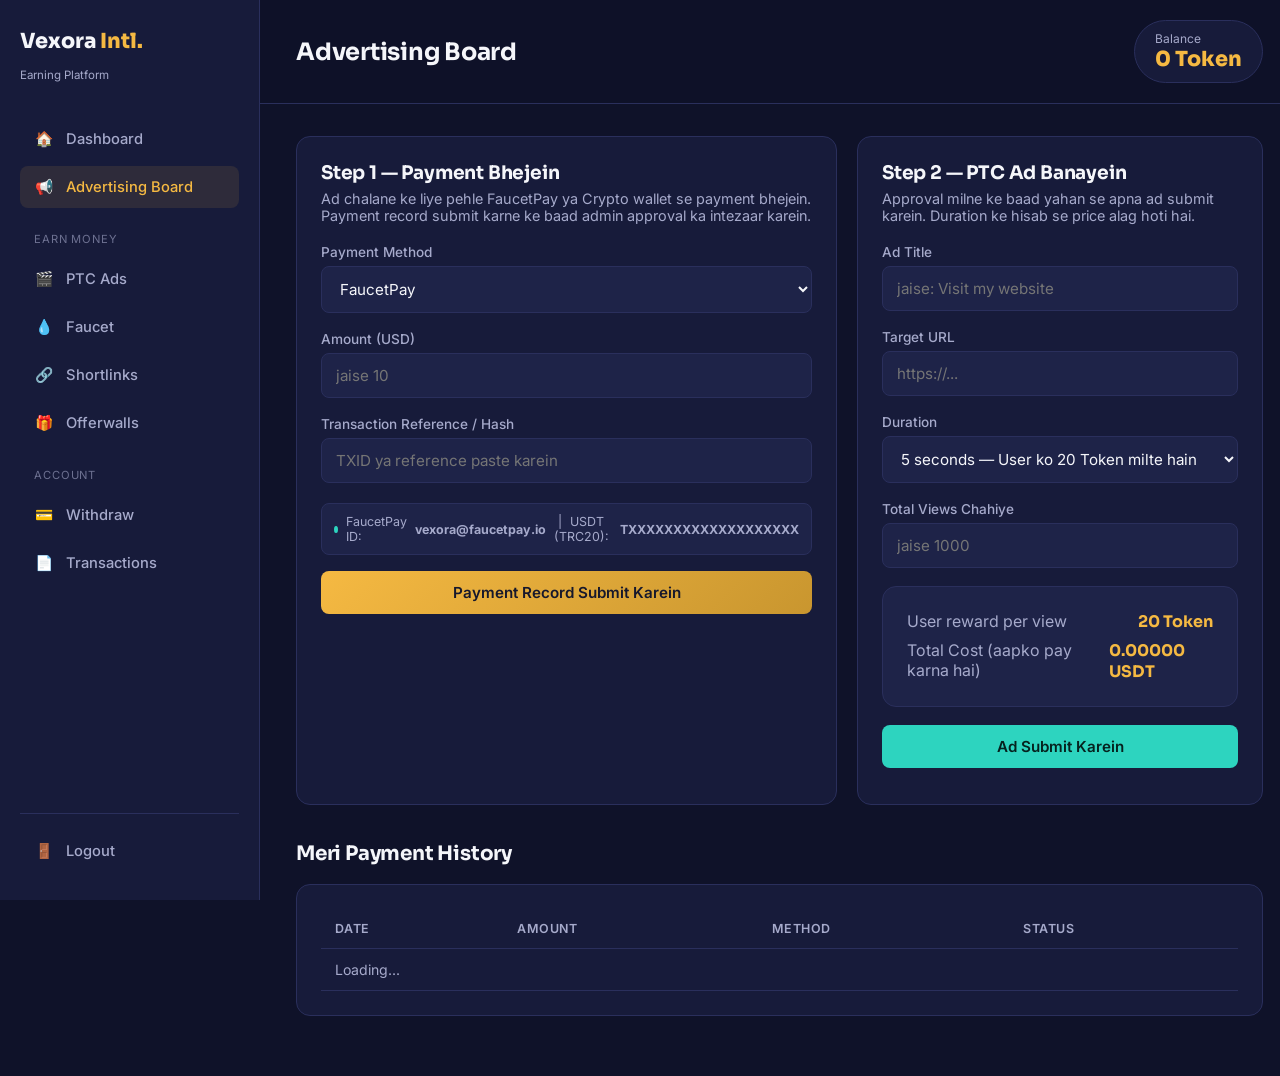
==== advertising.html @ ef64fba8 "Vexora-international" ====
<!DOCTYPE html>
<html lang="ur">
<head>
<meta charset="UTF-8">
<meta name="viewport" content="width=device-width, initial-scale=1.0">
<title>Advertising Board — Vexora International</title>
<link rel="stylesheet" href="style.css">
</head>
<body>

<div class="app-shell">

  <aside class="sidebar">
    <div class="logo">Vexora <span>Intl.</span></div>
    <div class="tagline">Earning Platform</div>

    <a class="nav-item" href="dashboard.html"><span class="icon">🏠</span><span class="label">Dashboard</span></a>
    <a class="nav-item active" href="advertising.html"><span class="icon">📢</span><span class="label">Advertising Board</span></a>

    <div class="nav-group-label">Earn Money</div>
    <a class="nav-item" href="earn-ptc.html"><span class="icon">🎬</span><span class="label">PTC Ads</span></a>
    <a class="nav-item" href="earn-faucet.html"><span class="icon">💧</span><span class="label">Faucet</span></a>
    <a class="nav-item" href="earn-shortlinks.html"><span class="icon">🔗</span><span class="label">Shortlinks</span></a>
    <a class="nav-item" href="earn-offerwalls.html"><span class="icon">🎁</span><span class="label">Offerwalls</span></a>

    <div class="nav-group-label">Account</div>
    <a class="nav-item" href="withdraw.html"><span class="icon">💳</span><span class="label">Withdraw</span></a>
    <a class="nav-item" href="transactions.html"><span class="icon">📄</span><span class="label">Transactions</span></a>

    <div class="sidebar-footer">
      <a class="nav-item" href="#" onclick="clearSession(); window.location.href='index.html';">
        <span class="icon">🚪</span><span class="label">Logout</span>
      </a>
    </div>
  </aside>

  <div>
    <div class="topbar">
      <h2>Advertising Board</h2>
      <div style="display:flex; align-items:center; gap:20px;">
        <div class="balance-pill">
          <div>
            <div class="label">Balance</div>
            <div class="amount" id="balance-amount">0 Token</div>
          </div>
        </div>
      </div>
    </div>

    <div class="main-content">

      <div class="grid grid-2">

        <!-- STEP 1: PAYMENT -->
        <div class="card">
          <h3 style="margin-bottom:6px;">Step 1 — Payment Bhejein</h3>
          <p style="color:var(--text-dim); font-size:0.9rem; margin-bottom:20px;">
            Ad chalane ke liye pehle FaucetPay ya Crypto wallet se payment bhejein.
            Payment record submit karne ke baad admin approval ka intezaar karein.
          </p>

          <div class="field">
            <label>Payment Method</label>
            <select id="pay-method">
              <option value="faucetpay">FaucetPay</option>
              <option value="crypto">Crypto Wallet</option>
            </select>
          </div>

          <div class="field">
            <label>Amount (USD)</label>
            <input type="number" id="pay-amount" placeholder="jaise 10">
          </div>

          <div class="field">
            <label>Transaction Reference / Hash</label>
            <input type="text" id="pay-reference" placeholder="TXID ya reference paste karein">
          </div>

          <div class="ip-note" style="margin-bottom:16px;">
            <span class="dot"></span>
            FaucetPay ID: <b>vexora@faucetpay.io</b> &nbsp;|&nbsp; USDT (TRC20): <b>TXXXXXXXXXXXXXXXXXXX</b>
          </div>

          <button class="btn btn-gold btn-block" onclick="submitPayment()">Payment Record Submit Karein</button>
          <div id="payment-msg" style="margin-top:12px; font-size:0.85rem;"></div>
        </div>

        <!-- STEP 2: CREATE AD -->
        <div class="card">
          <h3 style="margin-bottom:6px;">Step 2 — PTC Ad Banayein</h3>
          <p style="color:var(--text-dim); font-size:0.9rem; margin-bottom:20px;">
            Approval milne ke baad yahan se apna ad submit karein. Duration ke hisab se price alag hoti hai.
          </p>

          <div class="field">
            <label>Ad Title</label>
            <input type="text" id="ad-title" placeholder="jaise: Visit my website">
          </div>

          <div class="field">
            <label>Target URL</label>
            <input type="text" id="ad-url" placeholder="https://...">
          </div>

          <div class="field">
            <label>Duration</label>
            <select id="ad-duration" onchange="updatePrice()">
              <option value="5">5 seconds — User ko 20 Token milte hain</option>
              <option value="10">10 seconds — User ko 30 Token milte hain</option>
              <option value="30">30 seconds — User ko 50 Token milte hain</option>
              <option value="60">60 seconds — User ko 75 Token milte hain</option>
            </select>
          </div>

          <div class="field">
            <label>Total Views Chahiye</label>
            <input type="number" id="ad-views" placeholder="jaise 1000" oninput="updatePrice()">
          </div>

          <div class="card" style="background:var(--surface-2); margin-bottom:18px;">
            <div style="display:flex; justify-content:space-between;">
              <span style="color:var(--text-dim);">User reward per view</span>
              <span id="price-per-view" class="price-tag">20 Token</span>
            </div>
            <div style="display:flex; justify-content:space-between; margin-top:8px;">
              <span style="color:var(--text-dim);">Total Cost (aapko pay karna hai)</span>
              <span id="total-cost" class="price-tag">0.00000 USDT</span>
            </div>
          </div>

          <button class="btn btn-teal btn-block" onclick="submitAd()">Ad Submit Karein</button>
          <div id="ad-msg" style="margin-top:12px; font-size:0.85rem;"></div>
        </div>

      </div>

      <div class="section-head">
        <h2>Meri Payment History</h2>
      </div>
      <div class="card">
        <table>
          <thead><tr><th>Date</th><th>Amount</th><th>Method</th><th>Status</th></tr></thead>
          <tbody id="payment-history">
            <tr><td colspan="4" style="color:var(--text-dim);">Loading...</td></tr>
          </tbody>
        </table>
      </div>

    </div>
  </div>

</div>

<script src="config.js"></script>
<script>
  const user = requireLogin();
  // Duration -> user ko milne wale fixed tokens (backend ke Code.gs se match)
  const rewardTokenMap = { "5": 20, "10": 30, "30": 50, "60": 75 };
  // Advertiser ki cost = user reward tokens ko USDT mein convert karke,
  // platform margin (30%) add kar dena — yani advertiser thora zyada pay karta hai
  // taake platform ka margin bhi nikal sake.
  const PLATFORM_MARGIN = 1.3;

  if (user) {
    apiGet('getUser', { email: user.email }).then(res => {
      if (res.success) {
        document.getElementById('balance-amount').innerText = formatTokens(res.user.Balance || 0);
      }
    });
    loadPaymentHistory();
  }

  function updatePrice() {
    const duration = document.getElementById('ad-duration').value;
    const views = Number(document.getElementById('ad-views').value || 0);
    const rewardTokens = rewardTokenMap[duration];
    const costPerViewUSDT = tokensToUSDT(rewardTokens) * PLATFORM_MARGIN;
    document.getElementById('price-per-view').innerText = formatTokens(rewardTokens);
    document.getElementById('total-cost').innerText = (costPerViewUSDT * views).toFixed(5) + ' USDT';
  }

  async function submitPayment() {
    const amount = document.getElementById('pay-amount').value;
    const method = document.getElementById('pay-method').value;
    const reference = document.getElementById('pay-reference').value;
    const msg = document.getElementById('payment-msg');

    if (!amount || !reference) {
      msg.style.color = 'var(--danger)';
      msg.innerText = 'Amount aur reference dono zaroori hain.';
      return;
    }

    msg.style.color = 'var(--text-dim)';
    msg.innerText = 'Submit ho raha hai...';

    const res = await apiPost('depositFunds', { userId: user.userId, amount, method, reference });
    if (res.success) {
      msg.style.color = 'var(--success)';
      msg.innerText = res.message;
      loadPaymentHistory();
    } else {
      msg.style.color = 'var(--danger)';
      msg.innerText = res.error || 'Kuch masla hua.';
    }
  }

  async function submitAd() {
    const title = document.getElementById('ad-title').value;
    const targetUrl = document.getElementById('ad-url').value;
    const duration = document.getElementById('ad-duration').value;
    const totalViews = document.getElementById('ad-views').value;
    const msg = document.getElementById('ad-msg');

    if (!title || !targetUrl || !totalViews) {
      msg.style.color = 'var(--danger)';
      msg.innerText = 'Sab fields bharein.';
      return;
    }

    msg.style.color = 'var(--text-dim)';
    msg.innerText = 'Submit ho raha hai...';

    const res = await apiPost('submitAd', {
      userId: user.userId,
      email: user.email,
      title, targetUrl, duration,
      pricePerView: rewardTokenMap[duration],
      totalViews
    });

    if (res.success) {
      msg.style.color = 'var(--success)';
      msg.innerText = res.message;
    } else {
      msg.style.color = 'var(--danger)';
      msg.innerText = res.error;
    }
  }

  async function loadPaymentHistory() {
    const res = await apiGet('getTransactions', { userId: user.userId });
    const tbody = document.getElementById('payment-history');
    if (res.success && res.transactions.filter(t => t.Type === 'deposit').length) {
      tbody.innerHTML = res.transactions.filter(t => t.Type === 'deposit').map(t => `
        <tr>
          <td>${new Date(t.Timestamp).toLocaleDateString()}</td>
          <td>${Number(t.Amount).toFixed(5)} USDT</td>
          <td>${t.Method}</td>
          <td><span class="status-pill status-${t.Status.toLowerCase()}">${t.Status}</span></td>
        </tr>
      `).join('');
    } else {
      tbody.innerHTML = '<tr><td colspan="4" style="color:var(--text-dim);">Abhi tak koi payment nahi.</td></tr>';
    }
  }

  updatePrice();
</script>

</body>
</html>
---- style.css ----
/* ==============================================================
   VEXORA INTERNATIONAL — Global Styles
   Palette: deep indigo-navy base, gold accent (earning cue),
   teal for live/active states.
   ============================================================== */

@import url('https://fonts.googleapis.com/css2?family=Sora:wght@600;700;800&family=Inter:wght@400;500;600;700&display=swap');

:root {
  --bg: #0F1229;
  --surface: #171B3A;
  --surface-2: #1E2348;
  --border: #2A2F5C;
  --text: #F5F6FA;
  --text-dim: #A6AACB;
  --gold: #F5B942;
  --gold-dim: #C9962F;
  --teal: #2DD4BF;
  --success: #4ADE80;
  --danger: #F87171;
  --radius-sm: 8px;
  --radius-md: 14px;
  --radius-lg: 20px;
}

* { box-sizing: border-box; margin: 0; padding: 0; }

html, body {
  background: var(--bg);
  color: var(--text);
  font-family: 'Inter', sans-serif;
  min-height: 100vh;
}

h1, h2, h3, h4 {
  font-family: 'Sora', sans-serif;
  font-weight: 700;
  letter-spacing: -0.01em;
}

a { color: inherit; text-decoration: none; }
button { font-family: inherit; cursor: pointer; border: none; }
img { max-width: 100%; display: block; }

/* ---------- Buttons ---------- */
.btn {
  display: inline-flex;
  align-items: center;
  justify-content: center;
  gap: 8px;
  padding: 12px 22px;
  border-radius: var(--radius-sm);
  font-weight: 600;
  font-size: 0.95rem;
  transition: transform 0.15s ease, box-shadow 0.15s ease;
}
.btn:active { transform: scale(0.97); }

.btn-gold {
  background: linear-gradient(135deg, var(--gold), var(--gold-dim));
  color: #16182C;
}
.btn-gold:hover { box-shadow: 0 6px 20px rgba(245, 185, 66, 0.35); }

.btn-outline {
  background: transparent;
  border: 1.5px solid var(--border);
  color: var(--text);
}
.btn-outline:hover { border-color: var(--teal); }

.btn-teal {
  background: var(--teal);
  color: #06231F;
}

.btn-danger {
  background: rgba(248, 113, 113, 0.15);
  color: var(--danger);
  border: 1px solid rgba(248, 113, 113, 0.3);
}

.btn-block { width: 100%; }

/* ---------- Layout: App Shell (dashboard pages) ---------- */
.app-shell {
  display: grid;
  grid-template-columns: 260px 1fr;
  min-height: 100vh;
}

.sidebar {
  background: var(--surface);
  border-right: 1px solid var(--border);
  padding: 28px 20px;
  display: flex;
  flex-direction: column;
  gap: 6px;
  position: sticky;
  top: 0;
  height: 100vh;
}

.sidebar .logo {
  font-family: 'Sora', sans-serif;
  font-size: 1.3rem;
  font-weight: 800;
  margin-bottom: 8px;
  display: flex;
  align-items: baseline;
  gap: 4px;
}
.sidebar .logo span { color: var(--gold); }
.sidebar .tagline {
  font-size: 0.72rem;
  color: var(--text-dim);
  margin-bottom: 30px;
}

.nav-item {
  display: flex;
  align-items: center;
  gap: 12px;
  padding: 12px 14px;
  border-radius: var(--radius-sm);
  color: var(--text-dim);
  font-weight: 500;
  font-size: 0.92rem;
  transition: background 0.15s ease, color 0.15s ease;
}
.nav-item:hover { background: var(--surface-2); color: var(--text); }
.nav-item.active {
  background: rgba(245, 185, 66, 0.1);
  color: var(--gold);
}
.nav-item .icon { width: 20px; text-align: center; }

.nav-group-label {
  font-size: 0.7rem;
  text-transform: uppercase;
  letter-spacing: 0.08em;
  color: var(--text-dim);
  opacity: 0.6;
  margin: 18px 0 6px 14px;
}

.sidebar-footer {
  margin-top: auto;
  padding-top: 16px;
  border-top: 1px solid var(--border);
}

/* ---------- Topbar ---------- */
.topbar {
  display: flex;
  align-items: center;
  justify-content: space-between;
  padding: 20px 36px;
  border-bottom: 1px solid var(--border);
  background: rgba(15, 18, 41, 0.7);
  backdrop-filter: blur(8px);
  position: sticky;
  top: 0;
  z-index: 10;
}

.balance-pill {
  display: flex;
  align-items: center;
  gap: 14px;
  background: var(--surface);
  border: 1px solid var(--border);
  padding: 10px 20px;
  border-radius: 999px;
}
.balance-pill .amount {
  font-family: 'Sora', sans-serif;
  font-size: 1.3rem;
  font-weight: 800;
  color: var(--gold);
}
.balance-pill .label {
  font-size: 0.75rem;
  color: var(--text-dim);
}

.user-chip {
  display: flex;
  align-items: center;
  gap: 10px;
}
.user-chip img {
  width: 38px;
  height: 38px;
  border-radius: 50%;
  border: 2px solid var(--gold);
}

.main-content {
  padding: 32px 36px 60px;
}

/* ---------- Cards ---------- */
.card {
  background: var(--surface);
  border: 1px solid var(--border);
  border-radius: var(--radius-md);
  padding: 24px;
}

.stat-card {
  background: var(--surface);
  border: 1px solid var(--border);
  border-radius: var(--radius-md);
  padding: 22px;
  display: flex;
  flex-direction: column;
  gap: 6px;
}
.stat-card .stat-value {
  font-family: 'Sora', sans-serif;
  font-size: 1.8rem;
  font-weight: 800;
}
.stat-card .stat-label {
  font-size: 0.82rem;
  color: var(--text-dim);
}
.stat-card.accent .stat-value { color: var(--gold); }
.stat-card.teal .stat-value { color: var(--teal); }

.grid {
  display: grid;
  gap: 20px;
}
.grid-4 { grid-template-columns: repeat(4, 1fr); }
.grid-3 { grid-template-columns: repeat(3, 1fr); }
.grid-2 { grid-template-columns: repeat(2, 1fr); }

/* ---------- Section heading ---------- */
.section-head {
  display: flex;
  align-items: center;
  justify-content: space-between;
  margin: 36px 0 18px;
}
.section-head h2 { font-size: 1.25rem; }

/* ---------- PTC Ad Card ---------- */
.ad-card {
  background: var(--surface);
  border: 1px solid var(--border);
  border-radius: var(--radius-md);
  padding: 20px;
  display: flex;
  flex-direction: column;
  gap: 14px;
  transition: border-color 0.15s ease;
}
.ad-card:hover { border-color: var(--gold-dim); }

.ad-card-top {
  display: flex;
  align-items: center;
  justify-content: space-between;
}
.duration-tag {
  background: var(--surface-2);
  color: var(--teal);
  font-size: 0.75rem;
  font-weight: 600;
  padding: 4px 10px;
  border-radius: 999px;
}
.price-tag {
  color: var(--gold);
  font-weight: 700;
  font-family: 'Sora', sans-serif;
}

.timer-ring {
  width: 90px;
  height: 90px;
  margin: 6px auto;
  position: relative;
}
.timer-ring svg { transform: rotate(-90deg); }
.timer-ring circle {
  fill: none;
  stroke-width: 6;
}
.timer-ring .bg { stroke: var(--surface-2); }
.timer-ring .progress {
  stroke: var(--gold);
  stroke-linecap: round;
  transition: stroke-dashoffset 1s linear;
}
.timer-ring .time-left {
  position: absolute;
  inset: 0;
  display: flex;
  align-items: center;
  justify-content: center;
  font-family: 'Sora', sans-serif;
  font-weight: 700;
  font-size: 1.1rem;
}

/* ---------- Earn Method Tiles ---------- */
.earn-tile {
  background: var(--surface);
  border: 1px solid var(--border);
  border-radius: var(--radius-md);
  padding: 26px;
  display: flex;
  flex-direction: column;
  gap: 12px;
}
.earn-tile .tile-icon {
  width: 46px;
  height: 46px;
  border-radius: var(--radius-sm);
  display: flex;
  align-items: center;
  justify-content: center;
  font-size: 1.3rem;
  background: rgba(245, 185, 66, 0.12);
  color: var(--gold);
}
.earn-tile h3 { font-size: 1.05rem; }
.earn-tile p { color: var(--text-dim); font-size: 0.88rem; line-height: 1.5; }

/* ---------- Forms ---------- */
.field { display: flex; flex-direction: column; gap: 6px; margin-bottom: 18px; }
.field label { font-size: 0.85rem; color: var(--text-dim); font-weight: 500; }
.field input, .field select, .field textarea {
  background: var(--surface-2);
  border: 1px solid var(--border);
  border-radius: var(--radius-sm);
  padding: 12px 14px;
  color: var(--text);
  font-size: 0.95rem;
  font-family: inherit;
}
.field input:focus, .field select:focus, .field textarea:focus {
  outline: none;
  border-color: var(--gold-dim);
}

/* ---------- Table ---------- */
table { width: 100%; border-collapse: collapse; }
th, td {
  text-align: left;
  padding: 12px 14px;
  border-bottom: 1px solid var(--border);
  font-size: 0.88rem;
}
th { color: var(--text-dim); font-weight: 600; font-size: 0.78rem; text-transform: uppercase; letter-spacing: 0.04em; }

.status-pill {
  padding: 3px 10px;
  border-radius: 999px;
  font-size: 0.75rem;
  font-weight: 600;
  display: inline-block;
}
.status-pending { background: rgba(245, 185, 66, 0.15); color: var(--gold); }
.status-approved { background: rgba(74, 222, 128, 0.15); color: var(--success); }
.status-rejected { background: rgba(248, 113, 113, 0.15); color: var(--danger); }

/* ---------- Login Page ---------- */
.login-page {
  min-height: 100vh;
  display: grid;
  grid-template-columns: 1.1fr 1fr;
}
.login-hero {
  background:
    radial-gradient(circle at 20% 20%, rgba(245, 185, 66, 0.12), transparent 45%),
    radial-gradient(circle at 80% 80%, rgba(45, 212, 191, 0.12), transparent 45%),
    var(--surface);
  padding: 60px;
  display: flex;
  flex-direction: column;
  justify-content: center;
  border-right: 1px solid var(--border);
}
.login-hero .logo-big {
  font-family: 'Sora', sans-serif;
  font-size: 2.4rem;
  font-weight: 800;
  margin-bottom: 16px;
}
.login-hero .logo-big span { color: var(--gold); }
.login-hero p { color: var(--text-dim); max-width: 420px; line-height: 1.6; font-size: 1.02rem; }

.login-stats { display: flex; gap: 36px; margin-top: 44px; }
.login-stats .item .num { font-family: 'Sora', sans-serif; font-size: 1.6rem; font-weight: 800; color: var(--teal); }
.login-stats .item .lab { font-size: 0.8rem; color: var(--text-dim); }

.login-form-wrap {
  display: flex;
  align-items: center;
  justify-content: center;
  padding: 60px;
}
.login-box { width: 100%; max-width: 380px; }
.login-box h2 { font-size: 1.5rem; margin-bottom: 8px; }
.login-box .sub { color: var(--text-dim); font-size: 0.9rem; margin-bottom: 32px; }

.google-btn {
  width: 100%;
  display: flex;
  align-items: center;
  justify-content: center;
  gap: 12px;
  background: #fff;
  color: #1F1F1F;
  padding: 13px 20px;
  border-radius: var(--radius-sm);
  font-weight: 600;
  font-size: 0.95rem;
}

.ip-note {
  margin-top: 20px;
  font-size: 0.78rem;
  color: var(--text-dim);
  display: flex;
  align-items: center;
  gap: 8px;
  padding: 10px 12px;
  background: var(--surface-2);
  border-radius: var(--radius-sm);
  border: 1px solid var(--border);
}
.ip-note .dot { width: 7px; height: 7px; border-radius: 50%; background: var(--teal); }

/* ---------- Responsive ---------- */
@media (max-width: 980px) {
  .app-shell { grid-template-columns: 1fr; }
  .sidebar { position: static; height: auto; flex-direction: row; overflow-x: auto; }
  .sidebar .logo, .sidebar .tagline, .nav-group-label, .sidebar-footer { display: none; }
  .nav-item span.label { display: none; }
  .grid-4, .grid-3, .grid-2 { grid-template-columns: 1fr; }
  .login-page { grid-template-columns: 1fr; }
  .login-hero { display: none; }
  .topbar { padding: 16px 20px; }
  .main-content { padding: 20px; }
}

/* Reduced motion respect */
@media (prefers-reduced-motion: reduce) {
  * { transition: none !important; animation: none !important; }
}
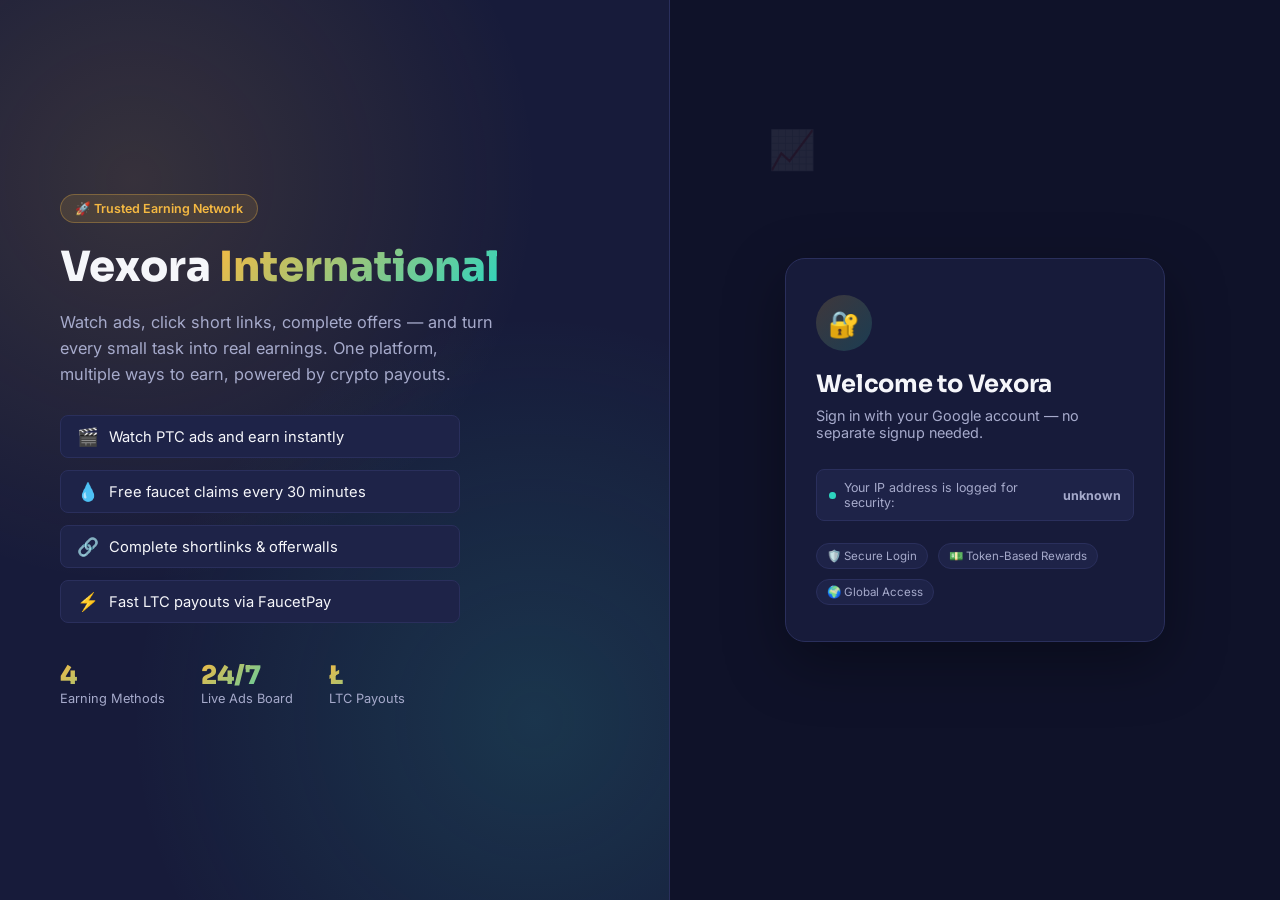
==== commit ee3eb073: "Vexorainternational" ====
--- a/advertising.html
+++ b/advertising.html
@@ -1,5 +1,5 @@
 <!DOCTYPE html>
-<html lang="ur">
+<html lang="en">
 <head>
 <meta charset="UTF-8">
 <meta name="viewport" content="width=device-width, initial-scale=1.0">
@@ -10,7 +10,10 @@
 
 <div class="app-shell">
 
-  <aside class="sidebar">
+  <!-- SLIDE-OUT DRAWER MENU -->
+  <div class="menu-overlay" id="menu-overlay" onclick="toggleMenu()"></div>
+  <aside class="drawer" id="drawer">
+    <div class="drawer-close" onclick="toggleMenu()">✕</div>
     <div class="logo">Vexora <span>Intl.</span></div>
     <div class="tagline">Earning Platform</div>
 
@@ -27,127 +30,127 @@
     <a class="nav-item" href="withdraw.html"><span class="icon">💳</span><span class="label">Withdraw</span></a>
     <a class="nav-item" href="transactions.html"><span class="icon">📄</span><span class="label">Transactions</span></a>
 
-    <div class="sidebar-footer">
+    <div class="drawer-footer">
       <a class="nav-item" href="#" onclick="clearSession(); window.location.href='index.html';">
         <span class="icon">🚪</span><span class="label">Logout</span>
       </a>
     </div>
   </aside>
 
-  <div>
-    <div class="topbar">
-      <h2>Advertising Board</h2>
-      <div style="display:flex; align-items:center; gap:20px;">
-        <div class="balance-pill">
-          <div>
-            <div class="label">Balance</div>
-            <div class="amount" id="balance-amount">0 Token</div>
+  <!-- TOP NAV -->
+  <div class="top-nav">
+    <div class="top-nav-left">
+      <button class="hamburger-btn" onclick="toggleMenu()">☰</button>
+      <div class="logo">Vexora <span>Intl.</span></div>
+    </div>
+    <div class="balance-pill">
+      <div>
+        <div class="label">Balance</div>
+        <div class="amount" id="balance-amount">0 Token</div>
+      </div>
+    </div>
+  </div>
+
+  <div class="main-content">
+
+    <div class="grid grid-2">
+
+      <!-- STEP 1: PAYMENT -->
+      <div class="card">
+        <h3 style="margin-bottom:6px;">Step 1 — Send Payment</h3>
+        <p style="color:var(--text-dim); font-size:0.9rem; margin-bottom:20px;">
+          To run an ad, first send payment via FaucetPay or your Crypto wallet.
+          After submitting the payment record, wait for admin approval.
+        </p>
+
+        <div class="field">
+          <label>Payment Method</label>
+          <select id="pay-method">
+            <option value="faucetpay">FaucetPay</option>
+            <option value="crypto">Crypto Wallet</option>
+          </select>
+        </div>
+
+        <div class="field">
+          <label>Amount (USD)</label>
+          <input type="number" id="pay-amount" placeholder="e.g. 10">
+        </div>
+
+        <div class="field">
+          <label>Transaction Reference / Hash</label>
+          <input type="text" id="pay-reference" placeholder="Paste your TXID or reference">
+        </div>
+
+        <div class="ip-note" style="margin-bottom:16px;">
+          <span class="dot"></span>
+          FaucetPay ID: <b>vexora@faucetpay.io</b> &nbsp;|&nbsp; USDT (TRC20): <b>TXXXXXXXXXXXXXXXXXXX</b>
+        </div>
+
+        <button class="btn btn-gold btn-block" onclick="submitPayment()">Submit Payment Record</button>
+        <div id="payment-msg" style="margin-top:12px; font-size:0.85rem;"></div>
+      </div>
+
+      <!-- STEP 2: CREATE AD -->
+      <div class="card">
+        <h3 style="margin-bottom:6px;">Step 2 — Create a PTC Ad</h3>
+        <p style="color:var(--text-dim); font-size:0.9rem; margin-bottom:20px;">
+          Once approved, submit your ad here. Price varies depending on the duration selected.
+        </p>
+
+        <div class="field">
+          <label>Ad Title</label>
+          <input type="text" id="ad-title" placeholder="e.g. Visit my website">
+        </div>
+
+        <div class="field">
+          <label>Target URL</label>
+          <input type="text" id="ad-url" placeholder="https://...">
+        </div>
+
+        <div class="field">
+          <label>Duration</label>
+          <select id="ad-duration" onchange="updatePrice()">
+            <option value="5">5 seconds — user earns 20 Token</option>
+            <option value="10">10 seconds — user earns 30 Token</option>
+            <option value="30">30 seconds — user earns 50 Token</option>
+            <option value="60">60 seconds — user earns 75 Token</option>
+          </select>
+        </div>
+
+        <div class="field">
+          <label>Total Views Needed</label>
+          <input type="number" id="ad-views" placeholder="e.g. 1000" oninput="updatePrice()">
+        </div>
+
+        <div class="card" style="background:var(--surface-2); margin-bottom:18px;">
+          <div style="display:flex; justify-content:space-between;">
+            <span style="color:var(--text-dim);">User reward per view</span>
+            <span id="price-per-view" class="price-tag">20 Token</span>
           </div>
-        </div>
+          <div style="display:flex; justify-content:space-between; margin-top:8px;">
+            <span style="color:var(--text-dim);">Total Cost (you pay)</span>
+            <span id="total-cost" class="price-tag">0.00000 USDT</span>
+          </div>
+        </div>
+
+        <button class="btn btn-teal btn-block" onclick="submitAd()">Submit Ad</button>
+        <div id="ad-msg" style="margin-top:12px; font-size:0.85rem;"></div>
       </div>
-    </div>
-
-    <div class="main-content">
-
-      <div class="grid grid-2">
-
-        <!-- STEP 1: PAYMENT -->
-        <div class="card">
-          <h3 style="margin-bottom:6px;">Step 1 — Payment Bhejein</h3>
-          <p style="color:var(--text-dim); font-size:0.9rem; margin-bottom:20px;">
-            Ad chalane ke liye pehle FaucetPay ya Crypto wallet se payment bhejein.
-            Payment record submit karne ke baad admin approval ka intezaar karein.
-          </p>
-
-          <div class="field">
-            <label>Payment Method</label>
-            <select id="pay-method">
-              <option value="faucetpay">FaucetPay</option>
-              <option value="crypto">Crypto Wallet</option>
-            </select>
-          </div>
-
-          <div class="field">
-            <label>Amount (USD)</label>
-            <input type="number" id="pay-amount" placeholder="jaise 10">
-          </div>
-
-          <div class="field">
-            <label>Transaction Reference / Hash</label>
-            <input type="text" id="pay-reference" placeholder="TXID ya reference paste karein">
-          </div>
-
-          <div class="ip-note" style="margin-bottom:16px;">
-            <span class="dot"></span>
-            FaucetPay ID: <b>vexora@faucetpay.io</b> &nbsp;|&nbsp; USDT (TRC20): <b>TXXXXXXXXXXXXXXXXXXX</b>
-          </div>
-
-          <button class="btn btn-gold btn-block" onclick="submitPayment()">Payment Record Submit Karein</button>
-          <div id="payment-msg" style="margin-top:12px; font-size:0.85rem;"></div>
-        </div>
-
-        <!-- STEP 2: CREATE AD -->
-        <div class="card">
-          <h3 style="margin-bottom:6px;">Step 2 — PTC Ad Banayein</h3>
-          <p style="color:var(--text-dim); font-size:0.9rem; margin-bottom:20px;">
-            Approval milne ke baad yahan se apna ad submit karein. Duration ke hisab se price alag hoti hai.
-          </p>
-
-          <div class="field">
-            <label>Ad Title</label>
-            <input type="text" id="ad-title" placeholder="jaise: Visit my website">
-          </div>
-
-          <div class="field">
-            <label>Target URL</label>
-            <input type="text" id="ad-url" placeholder="https://...">
-          </div>
-
-          <div class="field">
-            <label>Duration</label>
-            <select id="ad-duration" onchange="updatePrice()">
-              <option value="5">5 seconds — User ko 20 Token milte hain</option>
-              <option value="10">10 seconds — User ko 30 Token milte hain</option>
-              <option value="30">30 seconds — User ko 50 Token milte hain</option>
-              <option value="60">60 seconds — User ko 75 Token milte hain</option>
-            </select>
-          </div>
-
-          <div class="field">
-            <label>Total Views Chahiye</label>
-            <input type="number" id="ad-views" placeholder="jaise 1000" oninput="updatePrice()">
-          </div>
-
-          <div class="card" style="background:var(--surface-2); margin-bottom:18px;">
-            <div style="display:flex; justify-content:space-between;">
-              <span style="color:var(--text-dim);">User reward per view</span>
-              <span id="price-per-view" class="price-tag">20 Token</span>
-            </div>
-            <div style="display:flex; justify-content:space-between; margin-top:8px;">
-              <span style="color:var(--text-dim);">Total Cost (aapko pay karna hai)</span>
-              <span id="total-cost" class="price-tag">0.00000 USDT</span>
-            </div>
-          </div>
-
-          <button class="btn btn-teal btn-block" onclick="submitAd()">Ad Submit Karein</button>
-          <div id="ad-msg" style="margin-top:12px; font-size:0.85rem;"></div>
-        </div>
-
-      </div>
-
-      <div class="section-head">
-        <h2>Meri Payment History</h2>
-      </div>
-      <div class="card">
-        <table>
-          <thead><tr><th>Date</th><th>Amount</th><th>Method</th><th>Status</th></tr></thead>
-          <tbody id="payment-history">
-            <tr><td colspan="4" style="color:var(--text-dim);">Loading...</td></tr>
-          </tbody>
-        </table>
-      </div>
-
-    </div>
+
+    </div>
+
+    <div class="section-head">
+      <h2>My Payment History</h2>
+    </div>
+    <div class="card">
+      <table>
+        <thead><tr><th>Date</th><th>Amount</th><th>Method</th><th>Status</th></tr></thead>
+        <tbody id="payment-history">
+          <tr><td colspan="4" style="color:var(--text-dim);">Loading...</td></tr>
+        </tbody>
+      </table>
+    </div>
+
   </div>
 
 </div>
@@ -155,11 +158,11 @@
 <script src="config.js"></script>
 <script>
   const user = requireLogin();
-  // Duration -> user ko milne wale fixed tokens (backend ke Code.gs se match)
+  // Duration -> fixed token reward the user receives (must match backend Code.gs)
   const rewardTokenMap = { "5": 20, "10": 30, "30": 50, "60": 75 };
-  // Advertiser ki cost = user reward tokens ko USDT mein convert karke,
-  // platform margin (30%) add kar dena — yani advertiser thora zyada pay karta hai
-  // taake platform ka margin bhi nikal sake.
+  // Advertiser cost = user reward tokens converted to USDT, plus a
+  // platform margin (30%) — so the advertiser pays a bit more than the
+  // raw reward value, covering the platform's cut.
   const PLATFORM_MARGIN = 1.3;
 
   if (user) {
@@ -188,12 +191,12 @@
 
     if (!amount || !reference) {
       msg.style.color = 'var(--danger)';
-      msg.innerText = 'Amount aur reference dono zaroori hain.';
+      msg.innerText = 'Amount and reference are both required.';
       return;
     }
 
     msg.style.color = 'var(--text-dim)';
-    msg.innerText = 'Submit ho raha hai...';
+    msg.innerText = 'Submitting...';
 
     const res = await apiPost('depositFunds', { userId: user.userId, amount, method, reference });
     if (res.success) {
@@ -202,7 +205,7 @@
       loadPaymentHistory();
     } else {
       msg.style.color = 'var(--danger)';
-      msg.innerText = res.error || 'Kuch masla hua.';
+      msg.innerText = res.error || 'Something went wrong.';
     }
   }
 
@@ -215,12 +218,12 @@
 
     if (!title || !targetUrl || !totalViews) {
       msg.style.color = 'var(--danger)';
-      msg.innerText = 'Sab fields bharein.';
+      msg.innerText = 'Please fill in all fields.';
       return;
     }
 
     msg.style.color = 'var(--text-dim)';
-    msg.innerText = 'Submit ho raha hai...';
+    msg.innerText = 'Submitting...';
 
     const res = await apiPost('submitAd', {
       userId: user.userId,
@@ -252,7 +255,7 @@
         </tr>
       `).join('');
     } else {
-      tbody.innerHTML = '<tr><td colspan="4" style="color:var(--text-dim);">Abhi tak koi payment nahi.</td></tr>';
+      tbody.innerHTML = '<tr><td colspan="4" style="color:var(--text-dim);">No payments yet.</td></tr>';
     }
   }
 
--- a/style.css
+++ b/style.css
@@ -84,44 +84,108 @@
 
 /* ---------- Layout: App Shell (dashboard pages) ---------- */
 .app-shell {
-  display: grid;
-  grid-template-columns: 260px 1fr;
   min-height: 100vh;
 }
 
-.sidebar {
+/* Top navigation bar with hamburger menu trigger */
+.top-nav {
+  display: flex;
+  align-items: center;
+  justify-content: space-between;
+  padding: 16px 28px;
+  background: var(--surface);
+  border-bottom: 1px solid var(--border);
+  position: sticky;
+  top: 0;
+  z-index: 50;
+}
+.top-nav-left { display: flex; align-items: center; gap: 16px; }
+
+.hamburger-btn {
+  width: 42px;
+  height: 42px;
+  border-radius: var(--radius-sm);
+  background: var(--surface-2);
+  border: 1px solid var(--border);
+  display: flex;
+  align-items: center;
+  justify-content: center;
+  font-size: 1.3rem;
+  color: var(--text);
+}
+.hamburger-btn:hover { border-color: var(--gold-dim); }
+
+.top-nav .logo {
+  font-family: 'Sora', sans-serif;
+  font-size: 1.15rem;
+  font-weight: 800;
+}
+.top-nav .logo span { color: var(--gold); }
+
+/* Slide-out drawer menu (VIPfaucet style) */
+.menu-overlay {
+  position: fixed;
+  inset: 0;
+  background: rgba(6,7,20,0.6);
+  z-index: 90;
+  opacity: 0;
+  pointer-events: none;
+  transition: opacity 0.25s ease;
+}
+.menu-overlay.open { opacity: 1; pointer-events: auto; }
+
+.drawer {
+  position: fixed;
+  top: 0;
+  left: 0;
+  height: 100vh;
+  width: 280px;
   background: var(--surface);
   border-right: 1px solid var(--border);
-  padding: 28px 20px;
+  z-index: 100;
+  transform: translateX(-100%);
+  transition: transform 0.28s ease;
   display: flex;
   flex-direction: column;
-  gap: 6px;
-  position: sticky;
-  top: 0;
-  height: 100vh;
-}
-
-.sidebar .logo {
+  padding: 22px 18px;
+  overflow-y: auto;
+}
+.drawer.open { transform: translateX(0); }
+
+.drawer .logo {
   font-family: 'Sora', sans-serif;
   font-size: 1.3rem;
   font-weight: 800;
-  margin-bottom: 8px;
+  margin-bottom: 4px;
   display: flex;
   align-items: baseline;
   gap: 4px;
 }
-.sidebar .logo span { color: var(--gold); }
-.sidebar .tagline {
+.drawer .logo span { color: var(--gold); }
+.drawer .tagline {
   font-size: 0.72rem;
   color: var(--text-dim);
-  margin-bottom: 30px;
+  margin-bottom: 24px;
+}
+.drawer-close {
+  position: absolute;
+  top: 18px;
+  right: 16px;
+  width: 34px;
+  height: 34px;
+  border-radius: 50%;
+  background: var(--surface-2);
+  display: flex;
+  align-items: center;
+  justify-content: center;
+  color: var(--text-dim);
 }
 
 .nav-item {
   display: flex;
   align-items: center;
   gap: 12px;
-  padding: 12px 14px;
+  padding: 13px 14px;
   border-radius: var(--radius-sm);
   color: var(--text-dim);
   font-weight: 500;
@@ -144,43 +208,30 @@
   margin: 18px 0 6px 14px;
 }
 
-.sidebar-footer {
+.drawer-footer {
   margin-top: auto;
   padding-top: 16px;
   border-top: 1px solid var(--border);
 }
 
-/* ---------- Topbar ---------- */
-.topbar {
-  display: flex;
-  align-items: center;
-  justify-content: space-between;
-  padding: 20px 36px;
-  border-bottom: 1px solid var(--border);
-  background: rgba(15, 18, 41, 0.7);
-  backdrop-filter: blur(8px);
-  position: sticky;
-  top: 0;
-  z-index: 10;
-}
-
+/* ---------- Balance display in top nav ---------- */
 .balance-pill {
   display: flex;
   align-items: center;
   gap: 14px;
-  background: var(--surface);
-  border: 1px solid var(--border);
-  padding: 10px 20px;
+  background: var(--surface-2);
+  border: 1px solid var(--border);
+  padding: 8px 18px;
   border-radius: 999px;
 }
 .balance-pill .amount {
   font-family: 'Sora', sans-serif;
-  font-size: 1.3rem;
+  font-size: 1.1rem;
   font-weight: 800;
   color: var(--gold);
 }
 .balance-pill .label {
-  font-size: 0.75rem;
+  font-size: 0.72rem;
   color: var(--text-dim);
 }
 
@@ -190,14 +241,16 @@
   gap: 10px;
 }
 .user-chip img {
-  width: 38px;
-  height: 38px;
+  width: 36px;
+  height: 36px;
   border-radius: 50%;
   border: 2px solid var(--gold);
 }
 
 .main-content {
-  padding: 32px 36px 60px;
+  padding: 28px 28px 60px;
+  max-width: 1200px;
+  margin: 0 auto;
 }
 
 /* ---------- Cards ---------- */
@@ -373,29 +426,110 @@
   min-height: 100vh;
   display: grid;
   grid-template-columns: 1.1fr 1fr;
-}
+  position: relative;
+  overflow: hidden;
+}
+
+/* Floating crypto icon background decorations */
+.float-icons {
+  position: absolute;
+  inset: 0;
+  pointer-events: none;
+  z-index: 0;
+  overflow: hidden;
+}
+.fi {
+  position: absolute;
+  font-size: 2.4rem;
+  opacity: 0.08;
+  color: var(--gold);
+  animation: floaty 9s ease-in-out infinite;
+}
+.fi-1 { top: 8%;  left: 6%;  font-size: 3.2rem; animation-delay: 0s; }
+.fi-2 { top: 22%; left: 34%; font-size: 2.6rem; animation-delay: 1.2s; color: var(--teal); }
+.fi-3 { top: 62%; left: 10%; font-size: 2.8rem; animation-delay: 2.4s; }
+.fi-4 { top: 74%; left: 40%; font-size: 2.2rem; animation-delay: 0.6s; }
+.fi-5 { top: 14%; left: 60%; font-size: 2.4rem; animation-delay: 1.8s; color: var(--teal); }
+.fi-6 { top: 50%; left: 68%; font-size: 2.6rem; animation-delay: 3s; }
+
+@keyframes floaty {
+  0%, 100% { transform: translateY(0) rotate(0deg); }
+  50% { transform: translateY(-18px) rotate(6deg); }
+}
+
 .login-hero {
   background:
-    radial-gradient(circle at 20% 20%, rgba(245, 185, 66, 0.12), transparent 45%),
-    radial-gradient(circle at 80% 80%, rgba(45, 212, 191, 0.12), transparent 45%),
+    radial-gradient(circle at 20% 20%, rgba(245, 185, 66, 0.14), transparent 45%),
+    radial-gradient(circle at 80% 80%, rgba(45, 212, 191, 0.14), transparent 45%),
     var(--surface);
   padding: 60px;
   display: flex;
   flex-direction: column;
   justify-content: center;
   border-right: 1px solid var(--border);
-}
+  position: relative;
+  z-index: 1;
+}
+
+.brand-badge {
+  display: inline-flex;
+  align-items: center;
+  gap: 8px;
+  align-self: flex-start;
+  background: rgba(245, 185, 66, 0.12);
+  border: 1px solid rgba(245, 185, 66, 0.3);
+  color: var(--gold);
+  font-size: 0.78rem;
+  font-weight: 600;
+  padding: 6px 14px;
+  border-radius: 999px;
+  margin-bottom: 18px;
+}
+
 .login-hero .logo-big {
   font-family: 'Sora', sans-serif;
-  font-size: 2.4rem;
+  font-size: 2.6rem;
   font-weight: 800;
   margin-bottom: 16px;
 }
-.login-hero .logo-big span { color: var(--gold); }
-.login-hero p { color: var(--text-dim); max-width: 420px; line-height: 1.6; font-size: 1.02rem; }
-
-.login-stats { display: flex; gap: 36px; margin-top: 44px; }
-.login-stats .item .num { font-family: 'Sora', sans-serif; font-size: 1.6rem; font-weight: 800; color: var(--teal); }
+.login-hero .logo-big span {
+  background: linear-gradient(135deg, var(--gold), var(--teal));
+  -webkit-background-clip: text;
+  background-clip: text;
+  color: transparent;
+}
+.login-hero p { color: var(--text-dim); max-width: 440px; line-height: 1.6; font-size: 1.02rem; }
+
+.feature-list {
+  display: flex;
+  flex-direction: column;
+  gap: 12px;
+  margin-top: 28px;
+}
+.feature-item {
+  display: flex;
+  align-items: center;
+  gap: 10px;
+  font-size: 0.92rem;
+  color: var(--text);
+  background: var(--surface-2);
+  border: 1px solid var(--border);
+  padding: 10px 16px;
+  border-radius: var(--radius-sm);
+  max-width: 400px;
+}
+.feature-item .fi-icon { font-size: 1.1rem; }
+
+.login-stats { display: flex; gap: 36px; margin-top: 36px; }
+.login-stats .item .num {
+  font-family: 'Sora', sans-serif;
+  font-size: 1.6rem;
+  font-weight: 800;
+  background: linear-gradient(135deg, var(--gold), var(--teal));
+  -webkit-background-clip: text;
+  background-clip: text;
+  color: transparent;
+}
 .login-stats .item .lab { font-size: 0.8rem; color: var(--text-dim); }
 
 .login-form-wrap {
@@ -403,10 +537,46 @@
   align-items: center;
   justify-content: center;
   padding: 60px;
-}
-.login-box { width: 100%; max-width: 380px; }
+  position: relative;
+  z-index: 1;
+}
+.login-box {
+  width: 100%;
+  max-width: 380px;
+  background: var(--surface);
+  border: 1px solid var(--border);
+  border-radius: var(--radius-lg);
+  padding: 36px 30px;
+  box-shadow: 0 20px 60px rgba(0,0,0,0.35);
+}
+.login-box-icon {
+  width: 56px;
+  height: 56px;
+  border-radius: 50%;
+  background: linear-gradient(135deg, rgba(245,185,66,0.18), rgba(45,212,191,0.18));
+  display: flex;
+  align-items: center;
+  justify-content: center;
+  font-size: 1.6rem;
+  margin-bottom: 18px;
+}
 .login-box h2 { font-size: 1.5rem; margin-bottom: 8px; }
-.login-box .sub { color: var(--text-dim); font-size: 0.9rem; margin-bottom: 32px; }
+.login-box .sub { color: var(--text-dim); font-size: 0.9rem; margin-bottom: 28px; }
+
+.trust-row {
+  display: flex;
+  flex-wrap: wrap;
+  gap: 10px;
+  margin-top: 22px;
+  font-size: 0.72rem;
+  color: var(--text-dim);
+}
+.trust-row span {
+  background: var(--surface-2);
+  border: 1px solid var(--border);
+  padding: 5px 10px;
+  border-radius: 999px;
+}
 
 .google-btn {
   width: 100%;
@@ -438,15 +608,12 @@
 
 /* ---------- Responsive ---------- */
 @media (max-width: 980px) {
-  .app-shell { grid-template-columns: 1fr; }
-  .sidebar { position: static; height: auto; flex-direction: row; overflow-x: auto; }
-  .sidebar .logo, .sidebar .tagline, .nav-group-label, .sidebar-footer { display: none; }
-  .nav-item span.label { display: none; }
   .grid-4, .grid-3, .grid-2 { grid-template-columns: 1fr; }
   .login-page { grid-template-columns: 1fr; }
   .login-hero { display: none; }
-  .topbar { padding: 16px 20px; }
-  .main-content { padding: 20px; }
+  .top-nav { padding: 14px 16px; }
+  .main-content { padding: 18px; }
+  .drawer { width: 260px; }
 }
 
 /* Reduced motion respect */
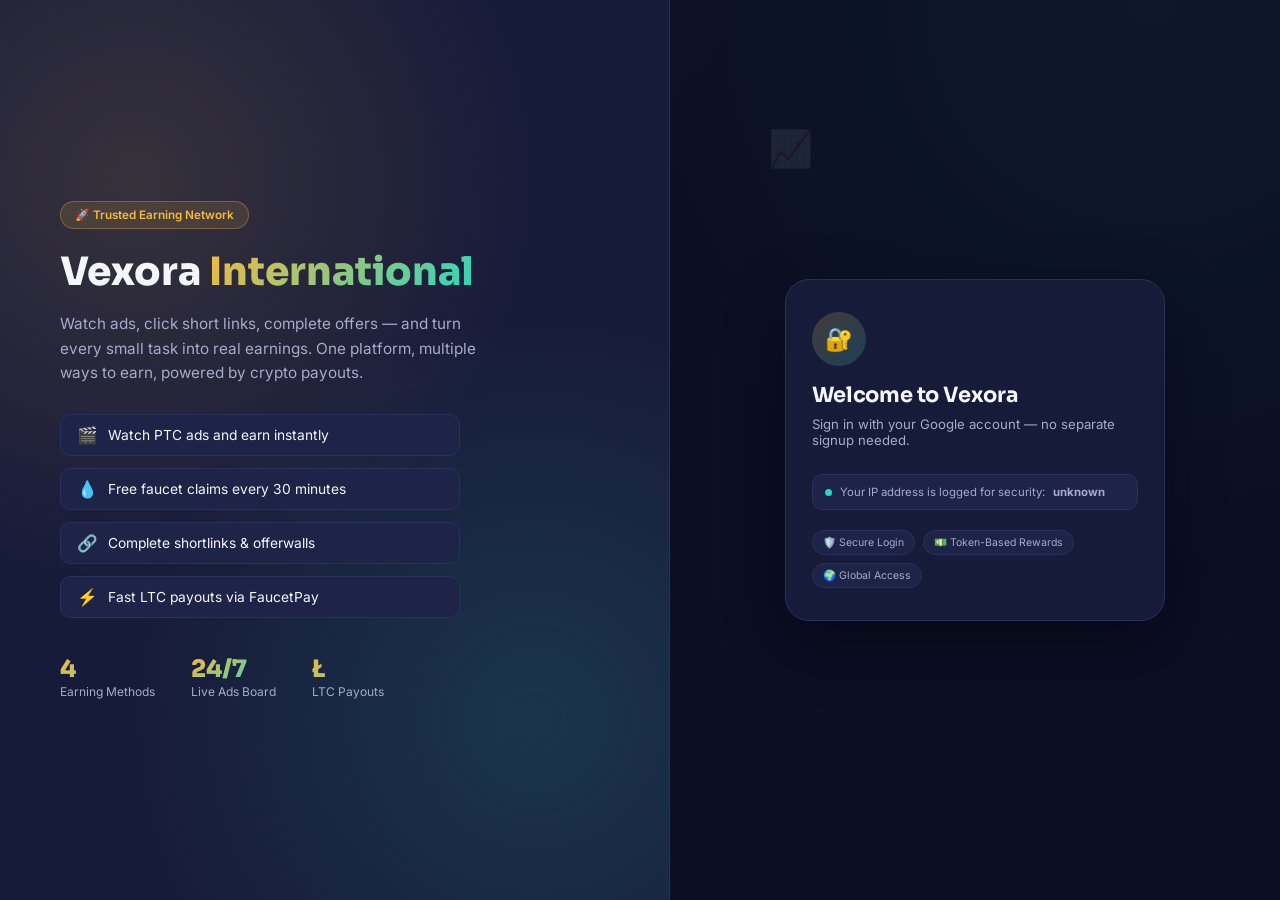
==== commit e0805756: "Vexorainternational" ====
--- a/advertising.html
+++ b/advertising.html
@@ -4,31 +4,45 @@
 <meta charset="UTF-8">
 <meta name="viewport" content="width=device-width, initial-scale=1.0">
 <title>Advertising Board — Vexora International</title>
+<link rel="preconnect" href="https://fonts.googleapis.com">
+<link rel="preconnect" href="https://fonts.gstatic.com" crossorigin>
+<link rel="stylesheet" href="https://fonts.googleapis.com/css2?family=Sora:wght@600;700;800&family=Inter:wght@400;500;600;700&display=swap">
 <link rel="stylesheet" href="style.css">
 </head>
 <body>
 
 <div class="app-shell">
 
-  <!-- SLIDE-OUT DRAWER MENU -->
+  <div class="top-nav">
+    <button class="hamburger-btn" onclick="toggleMenu()">☰</button>
+    <div class="balance-pill">
+      <span class="balance-icon">💰</span>
+      <div>
+        <div class="label">Balance</div>
+        <div class="amount" id="balance-amount">0 Token</div>
+      </div>
+    </div>
+  </div>
+
   <div class="menu-overlay" id="menu-overlay" onclick="toggleMenu()"></div>
   <aside class="drawer" id="drawer">
     <div class="drawer-close" onclick="toggleMenu()">✕</div>
+    <div class="drawer-user">
+      <img id="user-pic" src="https://api.dicebear.com/7.x/initials/svg?seed=U" alt="">
+      <div>
+        <div class="drawer-user-name" id="user-name">User</div>
+        <div class="drawer-user-email" id="user-email">—</div>
+      </div>
+    </div>
+
     <div class="logo">Vexora <span>Intl.</span></div>
     <div class="tagline">Earning Platform</div>
 
-    <a class="nav-item" href="dashboard.html"><span class="icon">🏠</span><span class="label">Dashboard</span></a>
+    <a class="nav-item" href="earn-hub.html"><span class="icon">💎</span><span class="label">Earn Money</span></a>
+    <a class="nav-item" href="withdraw.html"><span class="icon">💳</span><span class="label">Withdrawal System</span></a>
     <a class="nav-item active" href="advertising.html"><span class="icon">📢</span><span class="label">Advertising Board</span></a>
-
-    <div class="nav-group-label">Earn Money</div>
-    <a class="nav-item" href="earn-ptc.html"><span class="icon">🎬</span><span class="label">PTC Ads</span></a>
-    <a class="nav-item" href="earn-faucet.html"><span class="icon">💧</span><span class="label">Faucet</span></a>
-    <a class="nav-item" href="earn-shortlinks.html"><span class="icon">🔗</span><span class="label">Shortlinks</span></a>
-    <a class="nav-item" href="earn-offerwalls.html"><span class="icon">🎁</span><span class="label">Offerwalls</span></a>
-
-    <div class="nav-group-label">Account</div>
-    <a class="nav-item" href="withdraw.html"><span class="icon">💳</span><span class="label">Withdraw</span></a>
-    <a class="nav-item" href="transactions.html"><span class="icon">📄</span><span class="label">Transactions</span></a>
+    <a class="nav-item" href="referrals.html"><span class="icon">🤝</span><span class="label">Referral Program</span></a>
+    <a class="nav-item" href="prize-pool.html"><span class="icon">🏆</span><span class="label">Daily Prize Pool</span></a>
 
     <div class="drawer-footer">
       <a class="nav-item" href="#" onclick="clearSession(); window.location.href='index.html';">
@@ -37,30 +51,20 @@
     </div>
   </aside>
 
-  <!-- TOP NAV -->
-  <div class="top-nav">
-    <div class="top-nav-left">
-      <button class="hamburger-btn" onclick="toggleMenu()">☰</button>
-      <div class="logo">Vexora <span>Intl.</span></div>
-    </div>
-    <div class="balance-pill">
-      <div>
-        <div class="label">Balance</div>
-        <div class="amount" id="balance-amount">0 Token</div>
-      </div>
-    </div>
-  </div>
-
   <div class="main-content">
+    <div class="page-head">
+      <h2>📢 Advertising Board</h2>
+      <p style="color:var(--text-dim); font-size:0.9rem;">Submit payment with proof, then launch your own PTC ad.</p>
+    </div>
 
     <div class="grid grid-2">
 
       <!-- STEP 1: PAYMENT -->
       <div class="card">
         <h3 style="margin-bottom:6px;">Step 1 — Send Payment</h3>
-        <p style="color:var(--text-dim); font-size:0.9rem; margin-bottom:20px;">
+        <p style="color:var(--text-dim); font-size:0.87rem; margin-bottom:18px;">
           To run an ad, first send payment via FaucetPay or your Crypto wallet.
-          After submitting the payment record, wait for admin approval.
+          Attach a screenshot as proof, then wait for admin approval.
         </p>
 
         <div class="field">
@@ -81,6 +85,12 @@
           <input type="text" id="pay-reference" placeholder="Paste your TXID or reference">
         </div>
 
+        <div class="field">
+          <label>Payment Proof (Screenshot)</label>
+          <input type="file" id="pay-proof" accept="image/*" onchange="previewProof(this, 'proof-preview')">
+          <img id="proof-preview" style="display:none; margin-top:10px; max-height:160px; border-radius:var(--radius-sm); border:1px solid var(--border);">
+        </div>
+
         <div class="ip-note" style="margin-bottom:16px;">
           <span class="dot"></span>
           FaucetPay ID: <b>vexora@faucetpay.io</b> &nbsp;|&nbsp; USDT (TRC20): <b>TXXXXXXXXXXXXXXXXXXX</b>
@@ -93,8 +103,8 @@
       <!-- STEP 2: CREATE AD -->
       <div class="card">
         <h3 style="margin-bottom:6px;">Step 2 — Create a PTC Ad</h3>
-        <p style="color:var(--text-dim); font-size:0.9rem; margin-bottom:20px;">
-          Once approved, submit your ad here. Price varies depending on the duration selected.
+        <p style="color:var(--text-dim); font-size:0.87rem; margin-bottom:18px;">
+          Once approved, submit your ad here. Price varies by duration.
         </p>
 
         <div class="field">
@@ -122,7 +132,7 @@
           <input type="number" id="ad-views" placeholder="e.g. 1000" oninput="updatePrice()">
         </div>
 
-        <div class="card" style="background:var(--surface-2); margin-bottom:18px;">
+        <div class="card" style="background:var(--surface-2); margin-bottom:16px;">
           <div style="display:flex; justify-content:space-between;">
             <span style="color:var(--text-dim);">User reward per view</span>
             <span id="price-per-view" class="price-tag">20 Token</span>
@@ -142,11 +152,11 @@
     <div class="section-head">
       <h2>My Payment History</h2>
     </div>
-    <div class="card">
+    <div class="card table-scroll">
       <table>
-        <thead><tr><th>Date</th><th>Amount</th><th>Method</th><th>Status</th></tr></thead>
+        <thead><tr><th>Date</th><th>Amount</th><th>Method</th><th>Status</th><th>Proof</th></tr></thead>
         <tbody id="payment-history">
-          <tr><td colspan="4" style="color:var(--text-dim);">Loading...</td></tr>
+          <tr><td colspan="5" style="color:var(--text-dim);">Loading...</td></tr>
         </tbody>
       </table>
     </div>
@@ -158,18 +168,17 @@
 <script src="config.js"></script>
 <script>
   const user = requireLogin();
-  // Duration -> fixed token reward the user receives (must match backend Code.gs)
   const rewardTokenMap = { "5": 20, "10": 30, "30": 50, "60": 75 };
-  // Advertiser cost = user reward tokens converted to USDT, plus a
-  // platform margin (30%) — so the advertiser pays a bit more than the
-  // raw reward value, covering the platform's cut.
   const PLATFORM_MARGIN = 1.3;
+  let proofBase64 = null;
 
   if (user) {
-    apiGet('getUser', { email: user.email }).then(res => {
-      if (res.success) {
-        document.getElementById('balance-amount').innerText = formatTokens(res.user.Balance || 0);
-      }
+    document.getElementById('user-name').innerText = user.name;
+    document.getElementById('user-email').innerText = user.email;
+    document.getElementById('user-pic').src = user.picture || `https://api.dicebear.com/7.x/initials/svg?seed=${user.name}`;
+
+    apiGet('getUserFull', { email: user.email }).then(res => {
+      if (res.success) document.getElementById('balance-amount').innerText = formatTokens(res.user.Balance || 0);
     });
     loadPaymentHistory();
   }
@@ -183,6 +192,19 @@
     document.getElementById('total-cost').innerText = (costPerViewUSDT * views).toFixed(5) + ' USDT';
   }
 
+  function previewProof(input, previewId) {
+    const file = input.files[0];
+    if (!file) return;
+    const reader = new FileReader();
+    reader.onload = function(e) {
+      proofBase64 = e.target.result;
+      const img = document.getElementById(previewId);
+      img.src = proofBase64;
+      img.style.display = 'block';
+    };
+    reader.readAsDataURL(file);
+  }
+
   async function submitPayment() {
     const amount = document.getElementById('pay-amount').value;
     const method = document.getElementById('pay-method').value;
@@ -198,11 +220,17 @@
     msg.style.color = 'var(--text-dim)';
     msg.innerText = 'Submitting...';
 
-    const res = await apiPost('depositFunds', { userId: user.userId, amount, method, reference });
+    const payload = { userId: user.userId, amount, method, reference };
+    if (proofBase64) payload.proofImageBase64 = proofBase64;
+
+    const res = await apiPost('depositFunds', payload);
     if (res.success) {
       msg.style.color = 'var(--success)';
       msg.innerText = res.message;
       loadPaymentHistory();
+      proofBase64 = null;
+      document.getElementById('proof-preview').style.display = 'none';
+      document.getElementById('pay-proof').value = '';
     } else {
       msg.style.color = 'var(--danger)';
       msg.innerText = res.error || 'Something went wrong.';
@@ -246,16 +274,21 @@
     const res = await apiGet('getTransactions', { userId: user.userId });
     const tbody = document.getElementById('payment-history');
     if (res.success && res.transactions.filter(t => t.Type === 'deposit').length) {
-      tbody.innerHTML = res.transactions.filter(t => t.Type === 'deposit').map(t => `
+      tbody.innerHTML = res.transactions.filter(t => t.Type === 'deposit').map(t => {
+        const proofMatch = (t.Reference || '').match(/Proof: (\S+)/);
+        const proofLink = proofMatch ? `<a href="${proofMatch[1]}" target="_blank" style="color:var(--teal);">View</a>` : '—';
+        return `
         <tr>
           <td>${new Date(t.Timestamp).toLocaleDateString()}</td>
           <td>${Number(t.Amount).toFixed(5)} USDT</td>
           <td>${t.Method}</td>
           <td><span class="status-pill status-${t.Status.toLowerCase()}">${t.Status}</span></td>
+          <td>${proofLink}</td>
         </tr>
-      `).join('');
+      `;
+      }).join('');
     } else {
-      tbody.innerHTML = '<tr><td colspan="4" style="color:var(--text-dim);">No payments yet.</td></tr>';
+      tbody.innerHTML = '<tr><td colspan="5" style="color:var(--text-dim);">No payments yet.</td></tr>';
     }
   }
 
--- a/style.css
+++ b/style.css
@@ -1,35 +1,56 @@
 /* ==============================================================
    VEXORA INTERNATIONAL — Global Styles
+   Mobile-first, professional earning-platform design.
    Palette: deep indigo-navy base, gold accent (earning cue),
    teal for live/active states.
    ============================================================== */
 
-@import url('https://fonts.googleapis.com/css2?family=Sora:wght@600;700;800&family=Inter:wght@400;500;600;700&display=swap');
+/* Fonts are now preconnected + linked directly from each page's <head>
+   (not @import'd here) — @import blocks CSS parsing until it finishes
+   downloading, which was adding avoidable latency to every page load. */
 
 :root {
-  --bg: #0F1229;
+  --bg: #0B0E24;
   --surface: #171B3A;
   --surface-2: #1E2348;
+  --surface-3: #262C55;
   --border: #2A2F5C;
   --text: #F5F6FA;
   --text-dim: #A6AACB;
   --gold: #F5B942;
   --gold-dim: #C9962F;
+  --gold-bright: #FFD778;
   --teal: #2DD4BF;
   --success: #4ADE80;
   --danger: #F87171;
-  --radius-sm: 8px;
-  --radius-md: 14px;
-  --radius-lg: 20px;
-}
-
-* { box-sizing: border-box; margin: 0; padding: 0; }
+  --radius-sm: 10px;
+  --radius-md: 16px;
+  --radius-lg: 24px;
+  --shadow-sm: 0 2px 8px rgba(0,0,0,0.18);
+  --shadow-md: 0 10px 30px rgba(0,0,0,0.28);
+  --shadow-gold: 0 8px 24px rgba(245, 185, 66, 0.22);
+  --ease: cubic-bezier(.4,0,.2,1);
+}
+
+* { box-sizing: border-box; margin: 0; padding: 0; -webkit-tap-highlight-color: transparent; }
+
+html {
+  scroll-behavior: smooth;
+  scroll-padding-top: env(safe-area-inset-top, 0px);
+}
 
 html, body {
-  background: var(--bg);
+  background:
+    radial-gradient(circle at 12% -10%, rgba(245,185,66,0.06), transparent 40%),
+    radial-gradient(circle at 90% 0%, rgba(45,212,191,0.05), transparent 40%),
+    var(--bg);
+  background-attachment: fixed;
   color: var(--text);
-  font-family: 'Inter', sans-serif;
+  font-family: 'Inter', -apple-system, BlinkMacSystemFont, sans-serif;
   min-height: 100vh;
+  font-size: 15px;
+  padding-top: env(safe-area-inset-top, 0px);
+  padding-bottom: env(safe-area-inset-bottom, 0px);
 }
 
 h1, h2, h3, h4 {
@@ -42,36 +63,71 @@
 button { font-family: inherit; cursor: pointer; border: none; }
 img { max-width: 100%; display: block; }
 
+/* Consistent, visible focus state for keyboard/accessibility users */
+a:focus-visible, button:focus-visible, input:focus-visible, select:focus-visible, textarea:focus-visible {
+  outline: 2px solid var(--gold);
+  outline-offset: 2px;
+}
+
+/* Thin custom scrollbar (desktop) */
+::-webkit-scrollbar { width: 10px; height: 10px; }
+::-webkit-scrollbar-track { background: transparent; }
+::-webkit-scrollbar-thumb { background: var(--surface-3); border-radius: 999px; }
+::-webkit-scrollbar-thumb:hover { background: var(--gold-dim); }
+
+/* Gentle page-load fade so content doesn't just pop in */
+.main-content, .login-page { animation: pageIn 0.35s var(--ease) both; }
+@keyframes pageIn {
+  from { opacity: 0; transform: translateY(6px); }
+  to { opacity: 1; transform: translateY(0); }
+}
+
+/* Simple skeleton loading shimmer for "Loading..." placeholders */
+.skeleton {
+  background: linear-gradient(100deg, var(--surface) 30%, var(--surface-3) 50%, var(--surface) 70%);
+  background-size: 200% 100%;
+  animation: shimmer 1.4s infinite;
+  border-radius: var(--radius-sm);
+}
+@keyframes shimmer {
+  0% { background-position: 200% 0; }
+  100% { background-position: -200% 0; }
+}
+
 /* ---------- Buttons ---------- */
 .btn {
   display: inline-flex;
   align-items: center;
   justify-content: center;
   gap: 8px;
-  padding: 12px 22px;
+  padding: 14px 22px;
+  min-height: 48px; /* comfortable touch target */
   border-radius: var(--radius-sm);
   font-weight: 600;
   font-size: 0.95rem;
-  transition: transform 0.15s ease, box-shadow 0.15s ease;
+  transition: transform 0.15s var(--ease), box-shadow 0.15s var(--ease), filter 0.15s var(--ease);
 }
 .btn:active { transform: scale(0.97); }
+.btn:disabled { opacity: 0.55; pointer-events: none; }
 
 .btn-gold {
-  background: linear-gradient(135deg, var(--gold), var(--gold-dim));
+  background: linear-gradient(135deg, var(--gold-bright), var(--gold-dim));
   color: #16182C;
-}
-.btn-gold:hover { box-shadow: 0 6px 20px rgba(245, 185, 66, 0.35); }
+  box-shadow: var(--shadow-gold);
+}
+.btn-gold:hover { filter: brightness(1.06); box-shadow: 0 10px 28px rgba(245, 185, 66, 0.4); }
 
 .btn-outline {
-  background: transparent;
+  background: var(--surface-2);
   border: 1.5px solid var(--border);
   color: var(--text);
 }
-.btn-outline:hover { border-color: var(--teal); }
+.btn-outline:hover { border-color: var(--gold-dim); background: var(--surface-3); }
 
 .btn-teal {
-  background: var(--teal);
+  background: linear-gradient(135deg, #4EEAD3, var(--teal));
   color: #06231F;
+  box-shadow: 0 8px 24px rgba(45, 212, 191, 0.22);
 }
 
 .btn-danger {
@@ -82,51 +138,72 @@
 
 .btn-block { width: 100%; }
 
-/* ---------- Layout: App Shell (dashboard pages) ---------- */
+/* ---------- Layout: App Shell ---------- */
 .app-shell {
   min-height: 100vh;
 }
 
-/* Top navigation bar with hamburger menu trigger */
+/* ---------- Top navigation bar (balance-only, hamburger trigger) ---------- */
 .top-nav {
   display: flex;
   align-items: center;
   justify-content: space-between;
-  padding: 16px 28px;
-  background: var(--surface);
+  padding: 14px 18px;
+  padding-top: calc(14px + env(safe-area-inset-top, 0px));
+  background: rgba(23, 27, 58, 0.85);
+  backdrop-filter: blur(10px);
+  -webkit-backdrop-filter: blur(10px);
   border-bottom: 1px solid var(--border);
   position: sticky;
   top: 0;
   z-index: 50;
-}
-.top-nav-left { display: flex; align-items: center; gap: 16px; }
+  box-shadow: var(--shadow-sm);
+}
 
 .hamburger-btn {
-  width: 42px;
-  height: 42px;
-  border-radius: var(--radius-sm);
-  background: var(--surface-2);
-  border: 1px solid var(--border);
-  display: flex;
-  align-items: center;
-  justify-content: center;
-  font-size: 1.3rem;
+  width: 44px;
+  height: 44px;
+  border-radius: var(--radius-sm);
+  background: var(--surface-2);
+  border: 1px solid var(--border);
+  display: flex;
+  align-items: center;
+  justify-content: center;
+  font-size: 1.35rem;
   color: var(--text);
-}
-.hamburger-btn:hover { border-color: var(--gold-dim); }
-
-.top-nav .logo {
+  flex-shrink: 0;
+}
+.hamburger-btn:active { border-color: var(--gold-dim); }
+
+.balance-pill {
+  display: flex;
+  align-items: center;
+  gap: 10px;
+  background: var(--surface-2);
+  border: 1px solid var(--border);
+  padding: 8px 16px 8px 12px;
+  border-radius: 999px;
+  margin-left: auto;
+}
+.balance-icon { font-size: 1.15rem; }
+.balance-pill .amount {
   font-family: 'Sora', sans-serif;
-  font-size: 1.15rem;
+  font-size: 1.05rem;
   font-weight: 800;
-}
-.top-nav .logo span { color: var(--gold); }
-
-/* Slide-out drawer menu (VIPfaucet style) */
+  color: var(--gold);
+  line-height: 1.1;
+}
+.balance-pill .label {
+  font-size: 0.68rem;
+  color: var(--text-dim);
+  line-height: 1.2;
+}
+
+/* ---------- Slide-out drawer menu ---------- */
 .menu-overlay {
   position: fixed;
   inset: 0;
-  background: rgba(6,7,20,0.6);
+  background: rgba(6,7,20,0.65);
   z-index: 90;
   opacity: 0;
   pointer-events: none;
@@ -139,38 +216,24 @@
   top: 0;
   left: 0;
   height: 100vh;
-  width: 280px;
+  width: 82vw;
+  max-width: 300px;
   background: var(--surface);
   border-right: 1px solid var(--border);
   z-index: 100;
   transform: translateX(-100%);
-  transition: transform 0.28s ease;
+  transition: transform 0.28s cubic-bezier(.4,0,.2,1);
   display: flex;
   flex-direction: column;
-  padding: 22px 18px;
+  padding: 22px 16px;
   overflow-y: auto;
 }
 .drawer.open { transform: translateX(0); }
 
-.drawer .logo {
-  font-family: 'Sora', sans-serif;
-  font-size: 1.3rem;
-  font-weight: 800;
-  margin-bottom: 4px;
-  display: flex;
-  align-items: baseline;
-  gap: 4px;
-}
-.drawer .logo span { color: var(--gold); }
-.drawer .tagline {
-  font-size: 0.72rem;
-  color: var(--text-dim);
-  margin-bottom: 24px;
-}
 .drawer-close {
   position: absolute;
-  top: 18px;
-  right: 16px;
+  top: 16px;
+  right: 14px;
   width: 34px;
   height: 34px;
   border-radius: 50%;
@@ -179,78 +242,157 @@
   align-items: center;
   justify-content: center;
   color: var(--text-dim);
+  font-size: 0.95rem;
+}
+
+.drawer-user {
+  display: flex;
+  align-items: center;
+  gap: 12px;
+  padding: 14px 12px;
+  background: var(--surface-2);
+  border: 1px solid var(--border);
+  border-radius: var(--radius-md);
+  margin-bottom: 22px;
+  margin-top: 6px;
+}
+.drawer-user img {
+  width: 44px;
+  height: 44px;
+  border-radius: 50%;
+  border: 2px solid var(--gold);
+  flex-shrink: 0;
+}
+.drawer-user-name { font-weight: 600; font-size: 0.9rem; }
+.drawer-user-email { font-size: 0.72rem; color: var(--text-dim); word-break: break-all; }
+
+.drawer .logo {
+  font-family: 'Sora', sans-serif;
+  font-size: 1.2rem;
+  font-weight: 800;
+  margin-bottom: 2px;
+  display: flex;
+  align-items: baseline;
+  gap: 4px;
+}
+.drawer .logo span { color: var(--gold); }
+.drawer .tagline {
+  font-size: 0.7rem;
+  color: var(--text-dim);
+  margin-bottom: 20px;
 }
 
 .nav-item {
   display: flex;
   align-items: center;
-  gap: 12px;
-  padding: 13px 14px;
-  border-radius: var(--radius-sm);
-  color: var(--text-dim);
-  font-weight: 500;
-  font-size: 0.92rem;
+  gap: 14px;
+  padding: 14px 14px;
+  border-radius: var(--radius-sm);
+  color: var(--text-dim);
+  font-weight: 600;
+  font-size: 0.95rem;
   transition: background 0.15s ease, color 0.15s ease;
-}
-.nav-item:hover { background: var(--surface-2); color: var(--text); }
+  margin-bottom: 4px;
+}
+.nav-item:active, .nav-item:hover { background: var(--surface-2); color: var(--text); }
 .nav-item.active {
-  background: rgba(245, 185, 66, 0.1);
+  background: rgba(245, 185, 66, 0.12);
   color: var(--gold);
 }
-.nav-item .icon { width: 20px; text-align: center; }
+.nav-item .icon { width: 22px; text-align: center; font-size: 1.1rem; }
 
 .nav-group-label {
-  font-size: 0.7rem;
+  font-size: 0.68rem;
   text-transform: uppercase;
   letter-spacing: 0.08em;
   color: var(--text-dim);
   opacity: 0.6;
-  margin: 18px 0 6px 14px;
+  margin: 16px 0 6px 14px;
 }
 
 .drawer-footer {
   margin-top: auto;
-  padding-top: 16px;
+  padding-top: 14px;
   border-top: 1px solid var(--border);
 }
 
-/* ---------- Balance display in top nav ---------- */
-.balance-pill {
-  display: flex;
-  align-items: center;
-  gap: 14px;
-  background: var(--surface-2);
-  border: 1px solid var(--border);
-  padding: 8px 18px;
-  border-radius: 999px;
-}
-.balance-pill .amount {
-  font-family: 'Sora', sans-serif;
+/* ---------- Main content area ---------- */
+.main-content {
+  padding: 18px 16px 60px;
+  max-width: 960px;
+  margin: 0 auto;
+}
+
+.page-head { margin-bottom: 20px; }
+.page-head h2 { font-size: 1.3rem; margin-bottom: 4px; }
+
+/* ---------- Welcome banner (dashboard) ---------- */
+.welcome-banner {
+  display: flex;
+  align-items: center;
+  gap: 16px;
+  background: linear-gradient(135deg, rgba(245,185,66,0.1), rgba(45,212,191,0.08));
+  border: 1px solid var(--border);
+  border-radius: var(--radius-md);
+  padding: 20px;
+  margin-bottom: 22px;
+}
+.welcome-icon {
+  font-size: 1.8rem;
+  width: 52px;
+  height: 52px;
+  border-radius: 50%;
+  background: var(--surface-2);
+  display: flex;
+  align-items: center;
+  justify-content: center;
+  flex-shrink: 0;
+}
+.welcome-banner h2 { font-size: 1.15rem; }
+
+/* ---------- Dashboard tiles (main nav cards) ---------- */
+.dash-tiles { margin-top: 4px; }
+.dash-tile {
+  position: relative;
+  background: linear-gradient(160deg, var(--surface-2), var(--surface));
+  border: 1px solid var(--border);
+  border-radius: var(--radius-md);
+  padding: 22px 20px;
+  display: flex;
+  flex-direction: column;
+  gap: 8px;
+  color: inherit;
+  box-shadow: var(--shadow-sm);
+  transition: border-color 0.15s var(--ease), transform 0.15s var(--ease), box-shadow 0.15s var(--ease);
+}
+.dash-tile:active { transform: scale(0.98); }
+.dash-tile:hover { border-color: var(--gold-dim); transform: translateY(-2px); box-shadow: var(--shadow-md); }
+.dash-tile.teal-tile:hover, .dash-tile.withdraw:hover, .dash-tile.advertise:hover { border-color: var(--teal); }
+
+.dash-tile-icon {
+  width: 50px;
+  height: 50px;
+  border-radius: var(--radius-sm);
+  display: flex;
+  align-items: center;
+  justify-content: center;
+  font-size: 1.5rem;
+  background: rgba(245, 185, 66, 0.12);
+  margin-bottom: 4px;
+}
+.dash-tile.teal-tile .dash-tile-icon,
+.dash-tile.withdraw .dash-tile-icon,
+.dash-tile.advertise .dash-tile-icon {
+  background: rgba(45, 212, 191, 0.12);
+}
+.dash-tile h3 { font-size: 1.05rem; }
+.dash-tile p { color: var(--text-dim); font-size: 0.85rem; line-height: 1.5; }
+.dash-tile-arrow {
+  position: absolute;
+  top: 20px;
+  right: 20px;
+  color: var(--text-dim);
   font-size: 1.1rem;
-  font-weight: 800;
-  color: var(--gold);
-}
-.balance-pill .label {
-  font-size: 0.72rem;
-  color: var(--text-dim);
-}
-
-.user-chip {
-  display: flex;
-  align-items: center;
-  gap: 10px;
-}
-.user-chip img {
-  width: 36px;
-  height: 36px;
-  border-radius: 50%;
-  border: 2px solid var(--gold);
-}
-
-.main-content {
-  padding: 28px 28px 60px;
-  max-width: 1200px;
-  margin: 0 auto;
 }
 
 /* ---------- Cards ---------- */
@@ -258,25 +400,26 @@
   background: var(--surface);
   border: 1px solid var(--border);
   border-radius: var(--radius-md);
-  padding: 24px;
+  padding: 20px;
+  box-shadow: var(--shadow-sm);
 }
 
 .stat-card {
   background: var(--surface);
   border: 1px solid var(--border);
   border-radius: var(--radius-md);
-  padding: 22px;
+  padding: 18px;
   display: flex;
   flex-direction: column;
   gap: 6px;
 }
 .stat-card .stat-value {
   font-family: 'Sora', sans-serif;
-  font-size: 1.8rem;
+  font-size: 1.5rem;
   font-weight: 800;
 }
 .stat-card .stat-label {
-  font-size: 0.82rem;
+  font-size: 0.78rem;
   color: var(--text-dim);
 }
 .stat-card.accent .stat-value { color: var(--gold); }
@@ -284,33 +427,40 @@
 
 .grid {
   display: grid;
-  gap: 20px;
+  gap: 16px;
 }
 .grid-4 { grid-template-columns: repeat(4, 1fr); }
 .grid-3 { grid-template-columns: repeat(3, 1fr); }
 .grid-2 { grid-template-columns: repeat(2, 1fr); }
 
+/* Mobile-first: collapse all grids to single column by default */
+@media (max-width: 720px) {
+  .grid-4, .grid-3, .grid-2 { grid-template-columns: 1fr; }
+}
+
 /* ---------- Section heading ---------- */
 .section-head {
   display: flex;
   align-items: center;
   justify-content: space-between;
-  margin: 36px 0 18px;
-}
-.section-head h2 { font-size: 1.25rem; }
+  gap: 10px;
+  margin: 28px 0 14px;
+}
+.section-head h2 { font-size: 1.1rem; }
 
 /* ---------- PTC Ad Card ---------- */
 .ad-card {
   background: var(--surface);
   border: 1px solid var(--border);
   border-radius: var(--radius-md);
-  padding: 20px;
+  padding: 18px;
   display: flex;
   flex-direction: column;
-  gap: 14px;
-  transition: border-color 0.15s ease;
-}
-.ad-card:hover { border-color: var(--gold-dim); }
+  gap: 12px;
+  box-shadow: var(--shadow-sm);
+  transition: border-color 0.15s var(--ease), transform 0.15s var(--ease), box-shadow 0.15s var(--ease);
+}
+.ad-card:hover { border-color: var(--gold-dim); transform: translateY(-2px); box-shadow: var(--shadow-md); }
 
 .ad-card-top {
   display: flex;
@@ -359,61 +509,64 @@
   font-size: 1.1rem;
 }
 
-/* ---------- Earn Method Tiles ---------- */
+/* ---------- Earn Method Tiles (legacy, kept for compatibility) ---------- */
 .earn-tile {
   background: var(--surface);
   border: 1px solid var(--border);
   border-radius: var(--radius-md);
-  padding: 26px;
+  padding: 22px;
   display: flex;
   flex-direction: column;
-  gap: 12px;
+  gap: 10px;
 }
 .earn-tile .tile-icon {
-  width: 46px;
-  height: 46px;
-  border-radius: var(--radius-sm);
-  display: flex;
-  align-items: center;
-  justify-content: center;
-  font-size: 1.3rem;
+  width: 44px;
+  height: 44px;
+  border-radius: var(--radius-sm);
+  display: flex;
+  align-items: center;
+  justify-content: center;
+  font-size: 1.25rem;
   background: rgba(245, 185, 66, 0.12);
   color: var(--gold);
 }
-.earn-tile h3 { font-size: 1.05rem; }
-.earn-tile p { color: var(--text-dim); font-size: 0.88rem; line-height: 1.5; }
+.earn-tile h3 { font-size: 1rem; }
+.earn-tile p { color: var(--text-dim); font-size: 0.85rem; line-height: 1.5; }
 
 /* ---------- Forms ---------- */
-.field { display: flex; flex-direction: column; gap: 6px; margin-bottom: 18px; }
-.field label { font-size: 0.85rem; color: var(--text-dim); font-weight: 500; }
+.field { display: flex; flex-direction: column; gap: 6px; margin-bottom: 16px; }
+.field label { font-size: 0.83rem; color: var(--text-dim); font-weight: 500; }
 .field input, .field select, .field textarea {
   background: var(--surface-2);
   border: 1px solid var(--border);
   border-radius: var(--radius-sm);
-  padding: 12px 14px;
+  padding: 13px 14px;
   color: var(--text);
   font-size: 0.95rem;
   font-family: inherit;
+  width: 100%;
 }
 .field input:focus, .field select:focus, .field textarea:focus {
   outline: none;
   border-color: var(--gold-dim);
 }
 
-/* ---------- Table ---------- */
-table { width: 100%; border-collapse: collapse; }
+/* ---------- Table (horizontally scrollable on mobile) ---------- */
+.table-scroll { overflow-x: auto; -webkit-overflow-scrolling: touch; }
+table { width: 100%; border-collapse: collapse; min-width: 480px; }
 th, td {
   text-align: left;
   padding: 12px 14px;
   border-bottom: 1px solid var(--border);
-  font-size: 0.88rem;
-}
-th { color: var(--text-dim); font-weight: 600; font-size: 0.78rem; text-transform: uppercase; letter-spacing: 0.04em; }
+  font-size: 0.85rem;
+  white-space: nowrap;
+}
+th { color: var(--text-dim); font-weight: 600; font-size: 0.72rem; text-transform: uppercase; letter-spacing: 0.04em; }
 
 .status-pill {
   padding: 3px 10px;
   border-radius: 999px;
-  font-size: 0.75rem;
+  font-size: 0.72rem;
   font-weight: 600;
   display: inline-block;
 }
@@ -430,7 +583,6 @@
   overflow: hidden;
 }
 
-/* Floating crypto icon background decorations */
 .float-icons {
   position: absolute;
   inset: 0;
@@ -536,7 +688,7 @@
   display: flex;
   align-items: center;
   justify-content: center;
-  padding: 60px;
+  padding: 40px 20px;
   position: relative;
   z-index: 1;
 }
@@ -546,29 +698,29 @@
   background: var(--surface);
   border: 1px solid var(--border);
   border-radius: var(--radius-lg);
-  padding: 36px 30px;
+  padding: 32px 26px;
   box-shadow: 0 20px 60px rgba(0,0,0,0.35);
 }
 .login-box-icon {
-  width: 56px;
-  height: 56px;
+  width: 54px;
+  height: 54px;
   border-radius: 50%;
-  background: linear-gradient(135deg, rgba(245,185,66,0.18), rgba(45,212,191,0.18));
-  display: flex;
-  align-items: center;
-  justify-content: center;
-  font-size: 1.6rem;
-  margin-bottom: 18px;
-}
-.login-box h2 { font-size: 1.5rem; margin-bottom: 8px; }
-.login-box .sub { color: var(--text-dim); font-size: 0.9rem; margin-bottom: 28px; }
+  background: linear-gradient(135deg, rgba(245,185,66,0.2), rgba(45,212,191,0.2));
+  display: flex;
+  align-items: center;
+  justify-content: center;
+  font-size: 1.5rem;
+  margin-bottom: 16px;
+}
+.login-box h2 { font-size: 1.4rem; margin-bottom: 8px; }
+.login-box .sub { color: var(--text-dim); font-size: 0.88rem; margin-bottom: 26px; }
 
 .trust-row {
   display: flex;
   flex-wrap: wrap;
-  gap: 10px;
-  margin-top: 22px;
-  font-size: 0.72rem;
+  gap: 8px;
+  margin-top: 20px;
+  font-size: 0.7rem;
   color: var(--text-dim);
 }
 .trust-row span {
@@ -578,23 +730,9 @@
   border-radius: 999px;
 }
 
-.google-btn {
-  width: 100%;
-  display: flex;
-  align-items: center;
-  justify-content: center;
-  gap: 12px;
-  background: #fff;
-  color: #1F1F1F;
-  padding: 13px 20px;
-  border-radius: var(--radius-sm);
-  font-weight: 600;
-  font-size: 0.95rem;
-}
-
 .ip-note {
-  margin-top: 20px;
-  font-size: 0.78rem;
+  margin-top: 18px;
+  font-size: 0.76rem;
   color: var(--text-dim);
   display: flex;
   align-items: center;
@@ -604,16 +742,20 @@
   border-radius: var(--radius-sm);
   border: 1px solid var(--border);
 }
-.ip-note .dot { width: 7px; height: 7px; border-radius: 50%; background: var(--teal); }
-
-/* ---------- Responsive ---------- */
+.ip-note .dot { width: 7px; height: 7px; border-radius: 50%; background: var(--teal); flex-shrink: 0; }
+
+/* ---------- Responsive breakpoints ---------- */
 @media (max-width: 980px) {
-  .grid-4, .grid-3, .grid-2 { grid-template-columns: 1fr; }
   .login-page { grid-template-columns: 1fr; }
   .login-hero { display: none; }
-  .top-nav { padding: 14px 16px; }
-  .main-content { padding: 18px; }
-  .drawer { width: 260px; }
+}
+
+@media (max-width: 720px) {
+  .top-nav { padding: 12px 14px; }
+  .main-content { padding: 16px 14px 50px; }
+  .drawer { width: 85vw; }
+  .login-box { padding: 28px 20px; border-radius: var(--radius-md); box-shadow: none; }
+  .login-form-wrap { padding: 24px 16px; }
 }
 
 /* Reduced motion respect */
